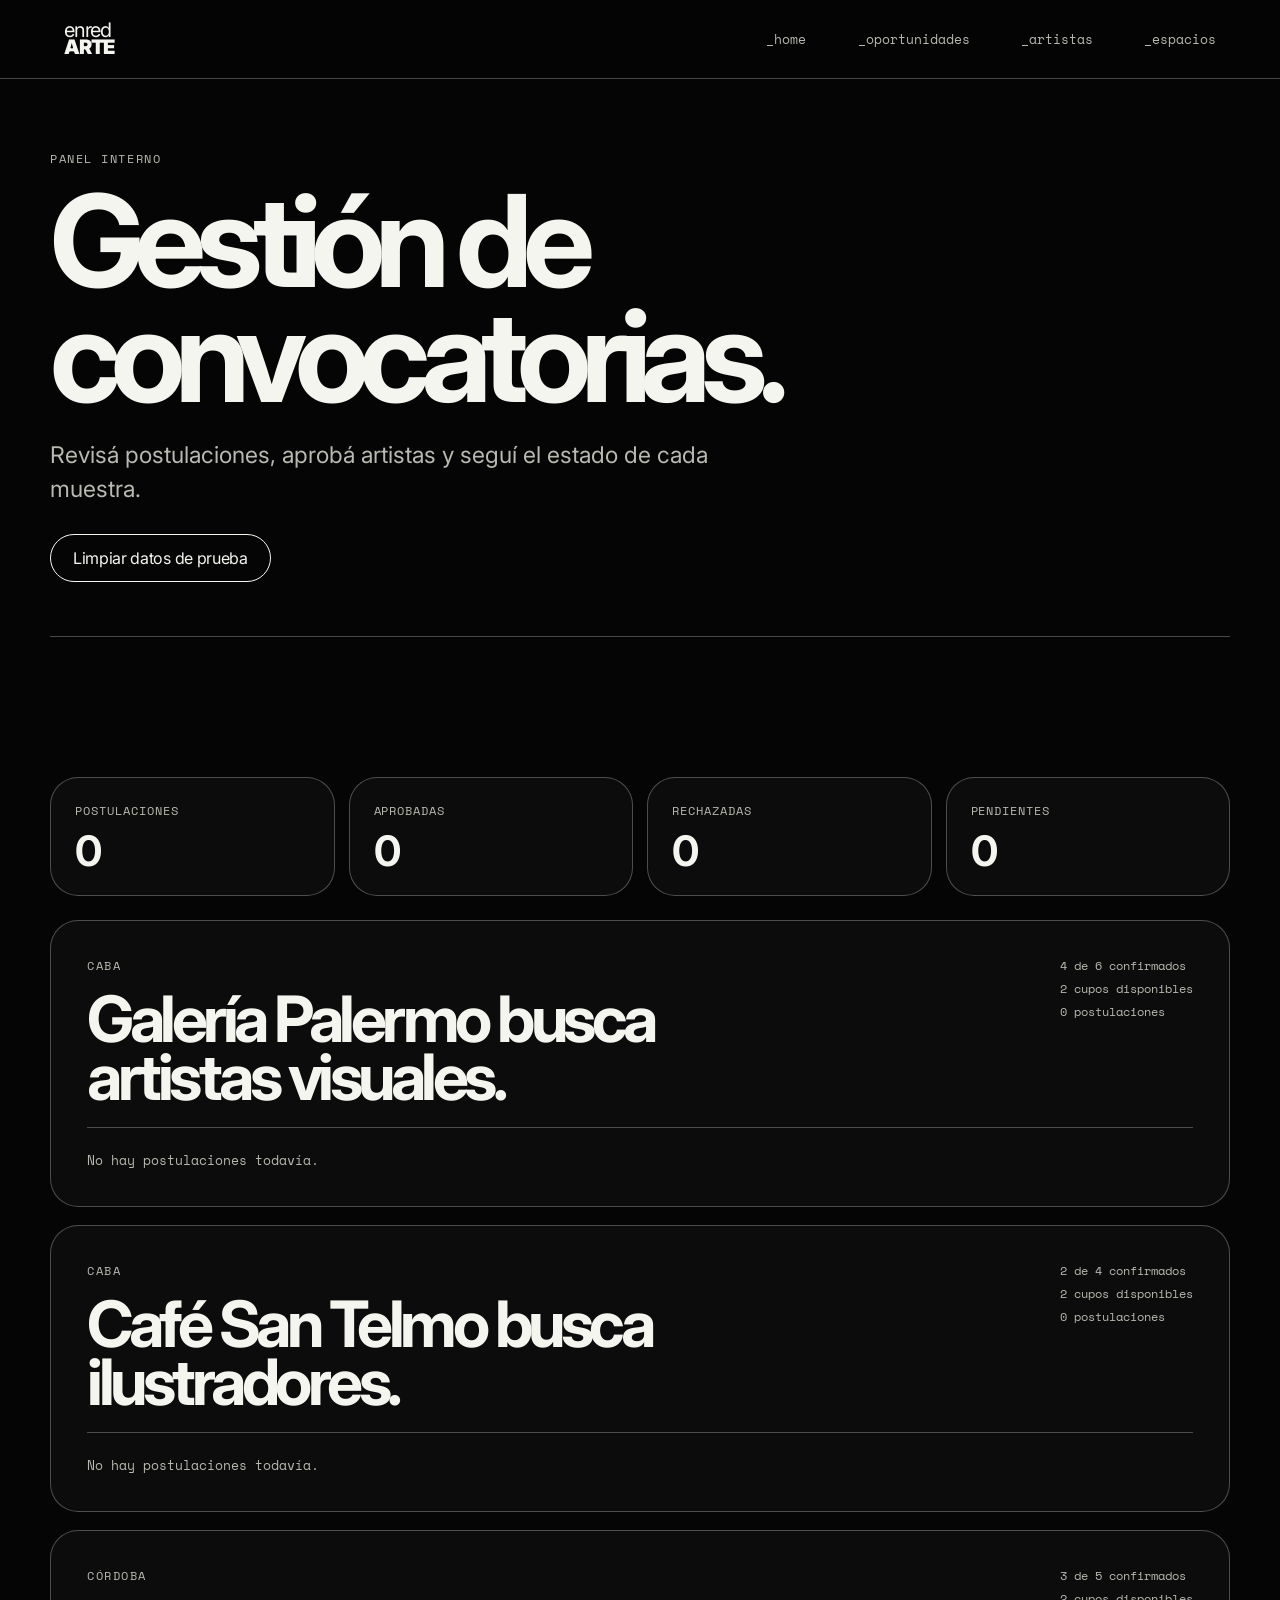
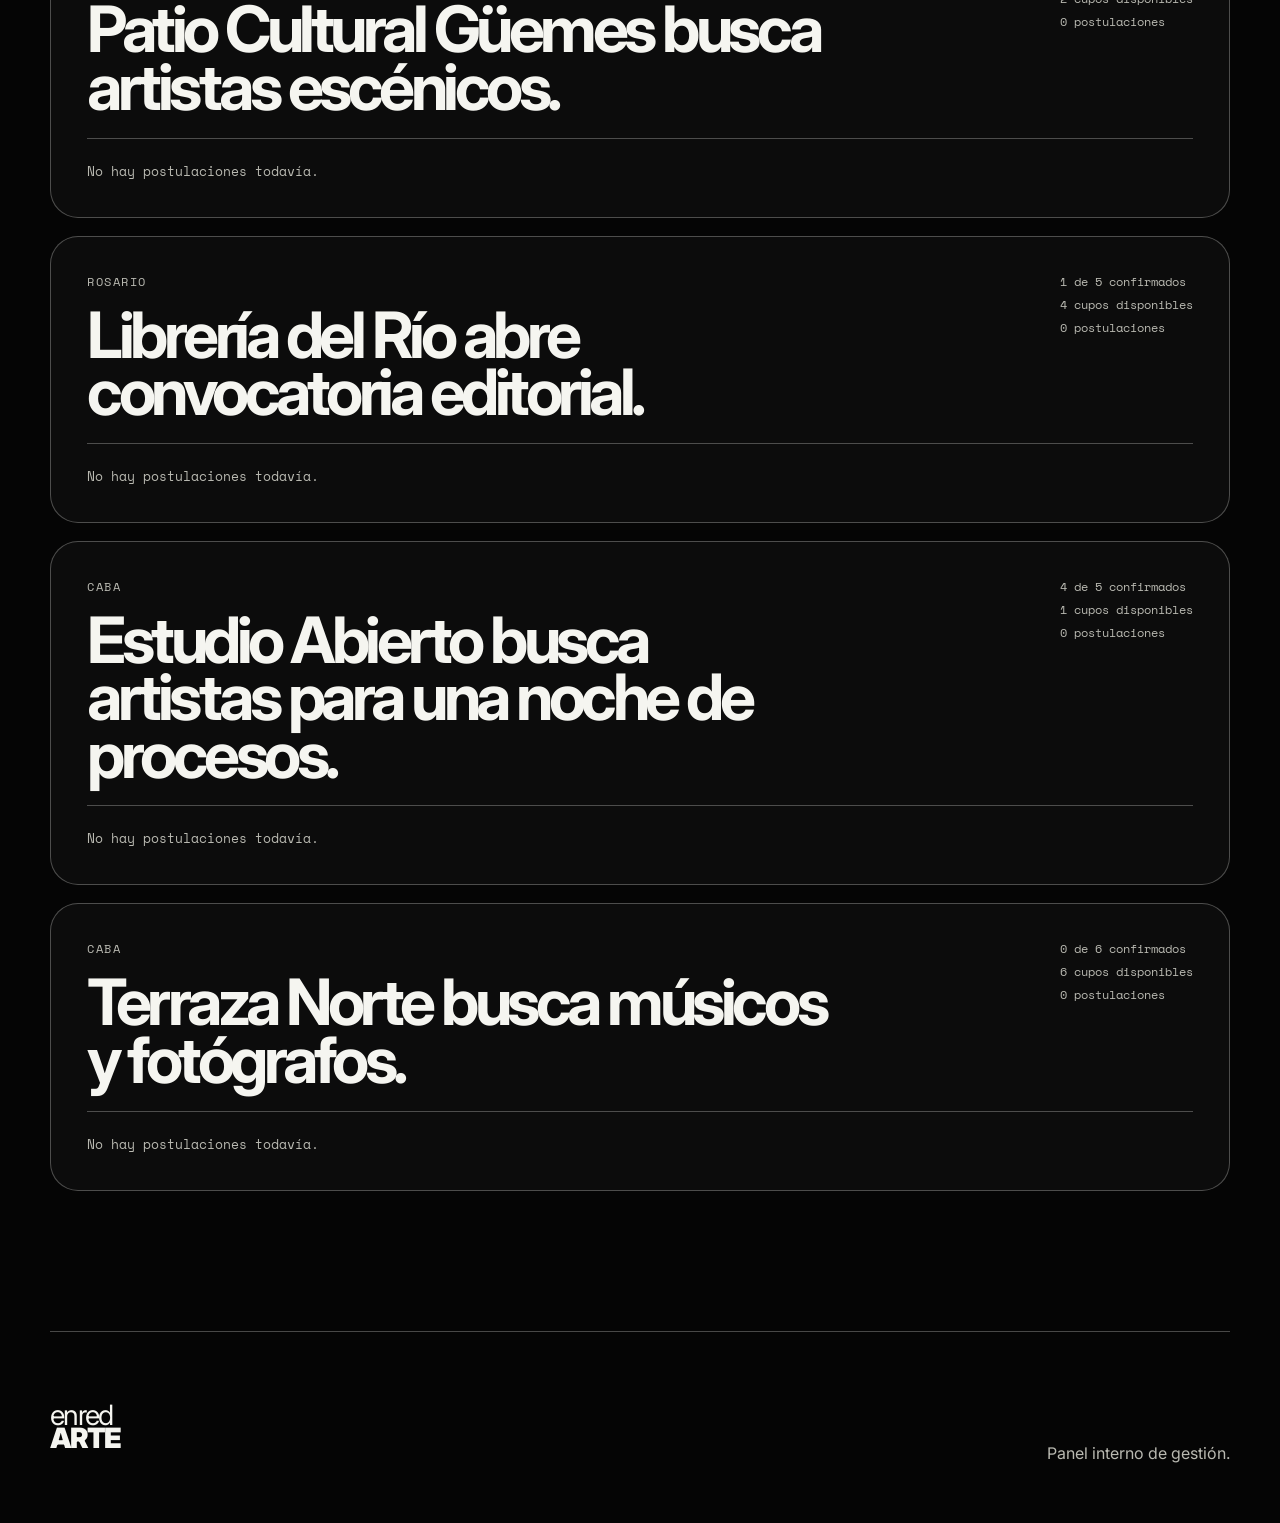
==== admin.html @ b8651ac6 "prototipo final" ====
<!doctype html>
<html lang="es">

<head>
    <meta charset="UTF-8" />
    <meta name="viewport" content="width=device-width, initial-scale=1.0" />
    <title>Panel admin | enredARTE</title>

    <meta name="description"
        content="Panel interno de enredARTE para revisar postulaciones, aprobar artistas y gestionar convocatorias." />

    <link rel="preconnect" href="https://fonts.googleapis.com" />
    <link rel="preconnect" href="https://fonts.gstatic.com" crossorigin />

    <link
        href="https://fonts.googleapis.com/css2?family=Inter:wght@300;400;600;800;900&family=Space+Mono:wght@400;700&display=swap"
        rel="stylesheet" />

    <link rel="stylesheet" href="styles.css" />
</head>

<body data-page="admin">
    <header class="site-header detail-header" data-header>
        <a class="brand" href="index.html" aria-label="Volver al inicio">
            <span>enred</span><strong>ARTE</strong>
        </a>

        <nav class="main-nav" aria-label="Navegación principal">
            <a href="index.html">_home</a>
            <a href="index.html#oportunidades">_oportunidades</a>
            <a href="index.html#artistas-destacados">_artistas</a>
            <a href="index.html#espacios-abiertos">_espacios</a>
        </nav>

        <button class="menu-button" type="button" aria-expanded="false" data-menu-button>
            menú
        </button>
    </header>

    <main>
        <section class="admin-hero" aria-labelledby="admin-title">
            <p class="section-label">panel interno</p>

            <h1 id="admin-title">Gestión de convocatorias.</h1>

            <p>
                Revisá postulaciones, aprobá artistas y seguí el estado de cada muestra.
            </p>

            <button class="button button-secondary admin-reset-button" type="button" data-reset-demo>
                Limpiar datos de prueba
            </button>
        </section>

        <section class="section admin-section">
            <div class="admin-summary" data-admin-summary></div>

            <div class="admin-list" data-admin-list></div>
        </section>
    </main>

    <footer class="site-footer">
        <p><span>enred</span><strong>ARTE</strong></p>
        <p>Panel interno de gestión.</p>
    </footer>

    <script src="app.js"></script>
</body>

</html>
---- styles.css ----
:root {
  --bg: #050505;
  --fg: #f5f5f0;
  --muted: #b9b9b1;
  --line: rgba(245, 245, 240, 0.28);
  --panel: #0c0c0c;
  --panel-strong: #111;
  --accent: #ffffff;
  --radius: 28px;
  --mono: "Space Mono", monospace;
  --sans: "Inter", system-ui, -apple-system, BlinkMacSystemFont, "Segoe UI", sans-serif;
}

* {
  box-sizing: border-box;
}

html {
  scroll-behavior: smooth;
}

body {
  margin: 0;
  background: var(--bg);
  color: var(--fg);
  font-family: var(--sans);
}

a {
  color: inherit;
  text-decoration: none;
}

button,
select {
  font: inherit;
}

.site-header {
  position: fixed;
  inset: 0 0 auto 0;
  z-index: 10;
  display: flex;
  align-items: center;
  justify-content: space-between;
  padding: 22px clamp(20px, 5vw, 76px);
  background: linear-gradient(to bottom, rgba(0, 0, 0, 0.86), rgba(0, 0, 0, 0));
  transition: background 0.25s ease, border-color 0.25s ease;
}

.site-header.is-scrolled {
  background: rgba(5, 5, 5, 0.9);
  border-bottom: 1px solid var(--line);
  backdrop-filter: blur(16px);
}

.brand {
  display: grid;
  line-height: 0.86;
  font-size: 20px;
  letter-spacing: -0.06em;
}

.brand strong,
.site-footer strong {
  font-weight: 900;
}

.main-nav {
  display: flex;
  gap: clamp(18px, 4vw, 54px);
  font-family: var(--mono);
  font-size: 13px;
  color: var(--muted);
}

.main-nav a:hover {
  color: var(--fg);
}

.menu-button {
  display: none;
  color: var(--fg);
  background: none;
  border: 1px solid var(--line);
  border-radius: 999px;
  padding: 9px 14px;
}

.hero {
  position: relative;
  min-height: 100svh;
  display: grid;
  place-items: center;
  overflow: hidden;
  padding: 120px 22px 80px;
}

.hero::after {
  content: "";
  position: absolute;
  inset: 0;
  background:
    linear-gradient(to bottom, rgba(5, 5, 5, 0.78) 0%, rgba(5, 5, 5, 0.24) 40%, #050505 94%),
    radial-gradient(circle at center, rgba(255,255,255,0.06), rgba(0,0,0,0) 38%);
  pointer-events: none;
}

.hero-kicker {
  position: absolute;
  top: 84px;
  left: clamp(20px, 5vw, 76px);
  right: clamp(20px, 5vw, 76px);
  z-index: 2;
  display: flex;
  justify-content: space-between;
  font-family: var(--mono);
  font-size: 12px;
  color: var(--muted);
  letter-spacing: 0.08em;
}

.hero-image {
  position: absolute;
  inset: 32% 0 auto;
  min-height: 37vh;
  background-image: url("assets/hero-eyes.png");
  background-size: cover;
  background-position: center;
  opacity: 0.86;
  filter: saturate(0.84) contrast(1.08);
}

.hero-content {
  position: relative;
  z-index: 2;
  width: min(960px, 100%);
  text-align: center;
  transform: translateY(4vh);
}

.eyebrow,
.section-label {
  margin: 0 0 16px;
  font-family: var(--mono);
  font-size: 12px;
  color: var(--muted);
  text-transform: uppercase;
  letter-spacing: 0.13em;
}

.hero h1 {
  display: grid;
  margin: 0;
  line-height: 0.78;
  font-size: clamp(82px, 18vw, 222px);
  letter-spacing: -0.08em;
}

.hero h1 span {
  font-weight: 300;
}

.hero h1 strong {
  font-weight: 900;
}

.hero-copy {
  max-width: 580px;
  margin: 36px auto 0;
  color: var(--fg);
  font-family: var(--mono);
  font-size: clamp(14px, 1.8vw, 18px);
}

.hero-actions {
  display: flex;
  justify-content: center;
  gap: 14px;
  margin-top: 36px;
  flex-wrap: wrap;
}

.button {
  display: inline-flex;
  align-items: center;
  justify-content: center;
  min-height: 48px;
  padding: 0 22px;
  border-radius: 999px;
  border: 1px solid var(--fg);
  font-weight: 800;
  letter-spacing: -0.02em;
  cursor: pointer;
  text-decoration: none;
}

.button-primary {
  background: var(--fg);
  color: var(--bg);
}

.button-secondary {
  background: transparent;
  color: var(--fg);
}

.button:hover {
  transform: translateY(-1px);
}

.search-panel,
.section,
.site-footer {
  width: min(1180px, calc(100% - 40px));
  margin-inline: auto;
}

.search-panel {
  display: grid;
  grid-template-columns: 1fr 1.35fr;
  gap: 28px;
  align-items: end;
  padding: 30px;
  margin-top: -36px;
  position: relative;
  z-index: 3;
  background: var(--panel-strong);
  border: 1px solid var(--line);
  border-radius: var(--radius);
}

.search-panel h2,
.section h2 {
  margin: 0;
  font-size: clamp(34px, 5vw, 74px);
  line-height: 0.95;
  letter-spacing: -0.07em;
}

.filters {
  display: grid;
  grid-template-columns: 1fr 1fr auto;
  gap: 14px;
  align-items: end;
}

.filters label {
  display: grid;
  gap: 10px;
  color: var(--muted);
  font-family: var(--mono);
  font-size: 12px;
  text-transform: uppercase;
  letter-spacing: 0.08em;
}

.filters select {
  width: 100%;
  appearance: none;
  color: var(--fg);
  background: var(--bg);
  border: 1px solid var(--line);
  border-radius: 999px;
  min-height: 48px;
  padding: 0 18px;
}

.section {
  padding-block: clamp(74px, 11vw, 140px);
}

.section-heading {
  display: grid;
  gap: 16px;
  max-width: 760px;
  margin-bottom: 40px;
}

.section-heading p:last-child {
  max-width: 620px;
  color: var(--muted);
  font-size: 18px;
  line-height: 1.55;
}

.cards-grid {
  display: grid;
  grid-template-columns: repeat(3, 1fr);
  gap: 18px;
}

.opportunity-card {
  position: relative;
  display: grid;
  gap: 22px;
  min-height: 360px;
  padding: 24px;
  background: var(--panel);
  border: 1px solid var(--line);
  border-radius: var(--radius);
}

.opportunity-card:hover {
  border-color: rgba(245, 245, 240, 0.74);
}

.card-top {
  display: flex;
  justify-content: space-between;
  gap: 16px;
  color: var(--muted);
  font-family: var(--mono);
  font-size: 12px;
  text-transform: uppercase;
}

.opportunity-card h3 {
  margin: 0;
  font-size: clamp(28px, 3vw, 42px);
  line-height: 0.98;
  letter-spacing: -0.06em;
}

.opportunity-card p {
  margin: 0;
  color: var(--muted);
  line-height: 1.45;
}

.card-meta {
  display: grid;
  gap: 10px;
  margin-top: auto;
  padding-top: 18px;
  border-top: 1px solid var(--line);
  color: var(--fg);
}

.meta-row {
  display: flex;
  justify-content: space-between;
  gap: 18px;
  font-family: var(--mono);
  font-size: 13px;
}

.meta-row span:first-child {
  color: var(--muted);
}

.split {
  display: grid;
  grid-template-columns: 0.9fr 1.4fr;
  gap: clamp(30px, 8vw, 90px);
  align-items: start;
}

.steps {
  display: grid;
  gap: 16px;
}

.steps article {
  display: grid;
  grid-template-columns: 74px 1fr;
  gap: 22px;
  padding: 24px 0;
  border-top: 1px solid var(--line);
}

.steps span {
  font-family: var(--mono);
  color: var(--muted);
}

.steps h3 {
  margin: 0 0 8px;
  font-size: 28px;
  letter-spacing: -0.05em;
}

.steps p {
  margin: 0;
  color: var(--muted);
  line-height: 1.55;
}

.audiences {
  display: grid;
  grid-template-columns: 1fr 1fr;
  gap: 18px;
}

.audience-card {
  min-height: 470px;
  display: flex;
  flex-direction: column;
  align-items: flex-start;
  justify-content: space-between;
  padding: clamp(28px, 5vw, 52px);
  background: var(--panel);
  border: 1px solid var(--line);
  border-radius: var(--radius);
}

.audience-card p:not(.section-label) {
  color: var(--muted);
  font-size: 18px;
  line-height: 1.55;
}

.disciplines {
  display: grid;
  grid-template-columns: 0.9fr 1fr;
  gap: 60px;
  border-top: 1px solid var(--line);
}

.disciplines ul {
  margin: 0;
  padding: 0;
  list-style: none;
}

.disciplines li {
  display: flex;
  justify-content: flex-end;
  padding: 13px 0;
  border-bottom: 1px solid var(--line);
  font-size: clamp(24px, 3.2vw, 42px);
  line-height: 1;
  letter-spacing: -0.05em;
}

.site-footer {
  display: flex;
  align-items: end;
  justify-content: space-between;
  gap: 20px;
  padding: 44px 0;
  border-top: 1px solid var(--line);
  color: var(--muted);
}

.site-footer p:first-child {
  display: grid;
  color: var(--fg);
  line-height: 0.85;
  font-size: 28px;
  letter-spacing: -0.06em;
}

@media (max-width: 900px) {
  .main-nav {
    position: fixed;
    inset: 73px 20px auto;
    display: none;
    flex-direction: column;
    padding: 20px;
    border: 1px solid var(--line);
    border-radius: 20px;
    background: rgba(5, 5, 5, 0.96);
  }

  .main-nav.is-open {
    display: flex;
  }

  .menu-button {
    display: inline-flex;
  }

  .hero-kicker span:nth-child(2),
  .hero-kicker span:nth-child(4) {
    display: none;
  }

  .search-panel,
  .split,
  .audiences,
  .disciplines {
    grid-template-columns: 1fr;
  }

  .filters,
  .cards-grid {
    grid-template-columns: 1fr;
  }

  .audience-card {
    min-height: 360px;
  }

  .site-footer {
    align-items: flex-start;
    flex-direction: column;
  }
}

@media (max-width: 560px) {
  .hero {
    min-height: 92svh;
  }

  .hero-image {
    inset: 34% -35% auto;
  }

  .steps article {
    grid-template-columns: 1fr;
    gap: 10px;
  }
}


/* Página detalle de oportunidad */

.detail-header {
  background: rgba(5, 5, 5, 0.92);
  border-bottom: 1px solid var(--line);
  backdrop-filter: blur(16px);
}

.opportunity-hero,
.detail-layout {
  width: min(1180px, calc(100% - 40px));
  margin-inline: auto;
}

.opportunity-hero {
  padding: 150px 0 54px;
}

.back-link {
  display: inline-flex;
  margin-bottom: 42px;
  color: var(--muted);
  font-family: var(--mono);
  font-size: 13px;
}

.back-link:hover {
  color: var(--fg);
}

.opportunity-hero-grid {
  display: grid;
  grid-template-columns: 1fr 360px;
  gap: clamp(28px, 7vw, 82px);
  align-items: end;
}

.opportunity-hero h1 {
  max-width: 850px;
  margin: 0;
  font-size: clamp(56px, 9vw, 118px);
  line-height: 0.92;
  letter-spacing: -0.08em;
}

.opportunity-lead {
  max-width: 720px;
  margin: 28px 0 0;
  color: var(--muted);
  font-size: clamp(18px, 2vw, 23px);
  line-height: 1.45;
}

.status-card,
.info-card,
.detail-block {
  border: 1px solid var(--line);
  border-radius: var(--radius);
  background: var(--panel);
}

.status-card {
  display: grid;
  gap: 18px;
  padding: 26px;
}

.status-card strong {
  font-size: 36px;
  line-height: 0.95;
  letter-spacing: -0.06em;
}

.status-card span,
.info-card p,
.detail-block p,
.included-list,
.artist-list span {
  color: var(--muted);
  line-height: 1.55;
}

.detail-image {
  width: min(1180px, calc(100% - 40px));
  min-height: clamp(260px, 42vw, 520px);
  margin-inline: auto;
  border: 1px solid var(--line);
  border-radius: var(--radius);
  background-image:
    linear-gradient(to bottom, rgba(5, 5, 5, 0.08), rgba(5, 5, 5, 0.58)),
    url("assets/hero-eyes.png");
  background-size: cover;
  background-position: center;
}

.detail-layout {
  display: grid;
  grid-template-columns: 1fr 360px;
  gap: 18px;
  align-items: start;
}

.detail-main {
  display: grid;
  gap: 18px;
}

.detail-block {
  padding: clamp(26px, 4vw, 44px);
}

.detail-block h2 {
  max-width: 760px;
  margin: 0 0 22px;
  font-size: clamp(38px, 5.8vw, 78px);
}

.detail-block p {
  max-width: 760px;
  margin: 0 0 16px;
  font-size: 18px;
}

.included-list {
  display: grid;
  gap: 14px;
  margin: 0;
  padding-left: 20px;
  font-size: 18px;
}

.artist-list {
  display: grid;
  grid-template-columns: repeat(2, 1fr);
  gap: 12px;
}

.artist-list div {
  display: grid;
  gap: 6px;
  min-height: 110px;
  padding: 18px;
  border: 1px solid var(--line);
  border-radius: 20px;
}

.artist-list strong {
  font-size: 24px;
  letter-spacing: -0.04em;
}

.detail-sidebar {
  position: sticky;
  top: 96px;
  display: grid;
  gap: 18px;
}

.info-card {
  padding: 24px;
}

.info-row {
  display: grid;
  gap: 8px;
  padding: 15px 0;
  border-bottom: 1px solid var(--line);
}

.info-row:last-child {
  border-bottom: 0;
}

.info-row span {
  color: var(--muted);
  font-family: var(--mono);
  font-size: 12px;
  text-transform: uppercase;
  letter-spacing: 0.08em;
}

.info-row strong {
  font-size: 18px;
  line-height: 1.25;
}

.callout-card {
  display: grid;
  gap: 18px;
}

.callout-card h3 {
  margin: 0;
  font-size: 34px;
  line-height: 0.95;
  letter-spacing: -0.06em;
}

.callout-card p {
  margin: 0;
}

@media (max-width: 900px) {
  .opportunity-hero-grid,
  .detail-layout {
    grid-template-columns: 1fr;
  }

  .detail-sidebar {
    position: static;
  }

  .artist-list {
    grid-template-columns: 1fr;
  }
}

/* Modal de postulación */

.modal {
  position: fixed;
  inset: 0;
  z-index: 200;
  display: none;
  align-items: center;
  justify-content: center;
  padding: 20px;
}

.modal.is-open {
  display: flex;
}

.modal-backdrop {
  position: absolute;
  inset: 0;
  background: rgba(0, 0, 0, 0.78);
  backdrop-filter: blur(10px);
}

.modal-panel {
  position: relative;
  z-index: 1;
  width: min(620px, 100%);
  max-height: calc(100vh - 40px);
  overflow: auto;
  padding: clamp(28px, 5vw, 48px);
  border: 1px solid var(--line);
  border-radius: var(--radius);
  background: #050505;
}

.modal-close {
  position: absolute;
  top: 18px;
  right: 18px;
  border: 0;
  background: transparent;
  color: var(--muted);
  font-family: var(--mono);
  cursor: pointer;
}

.modal-close:hover {
  color: var(--fg);
}

.modal-panel h2 {
  margin: 0 0 28px;
  font-size: clamp(42px, 7vw, 76px);
  line-height: 0.92;
  letter-spacing: -0.07em;
}

.apply-form {
  display: grid;
  gap: 18px;
}

.apply-form label {
  display: grid;
  gap: 8px;
  color: var(--muted);
  font-family: var(--mono);
  font-size: 13px;
}

.apply-form input,
.apply-form select,
.apply-form textarea {
  width: 100%;
  border: 1px solid var(--line);
  border-radius: 16px;
  background: #0b0b0b;
  color: var(--fg);
  padding: 15px 16px;
  font: inherit;
  font-family: var(--sans);
}

.apply-form textarea {
  resize: vertical;
}

.apply-form input:focus,
.apply-form select:focus,
.apply-form textarea:focus {
  outline: 1px solid var(--fg);
  border-color: var(--fg);
}

.form-success {
  display: none;
  margin: 0;
  color: var(--fg);
  font-family: var(--mono);
  font-size: 13px;
  line-height: 1.5;
}

.form-success.is-visible {
  display: block;
}

/* Formulario espacios */

.form-fieldset {
  border: 1px solid var(--line);
  border-radius: 16px;
  padding: 16px;
}

.form-fieldset legend {
  padding: 0 8px;
  color: var(--muted);
  font-family: var(--mono);
  font-size: 13px;
}

.checkbox-grid {
  display: grid;
  grid-template-columns: repeat(2, 1fr);
  gap: 12px;
  margin-top: 8px;
}

.checkbox-grid label {
  display: flex;
  align-items: center;
  gap: 9px;
  color: var(--fg);
  font-family: var(--sans);
  font-size: 14px;
}

.checkbox-grid input {
  width: auto;
}

@media (max-width: 560px) {
  .checkbox-grid {
    grid-template-columns: 1fr;
  }
}

button.button {
  appearance: none;
  -webkit-appearance: none;
  font: inherit;
  cursor: pointer;
}



/* Artistas destacados */

.featured-artists {
  border-top: 1px solid var(--line);
}

.artist-grid {
  display: grid;
  grid-template-columns: repeat(4, 1fr);
  gap: 14px;
}

.artist-card {
  display: grid;
  min-height: 420px;
  border: 1px solid var(--line);
  border-radius: var(--radius);
  overflow: hidden;
  background: var(--panel);
}

.artist-avatar {
  display: grid;
  place-items: center;
  min-height: 180px;
  border-bottom: 1px solid var(--line);
  background:
    radial-gradient(circle at 30% 30%, rgba(255, 255, 255, 0.16), transparent 32%),
    linear-gradient(135deg, #111, #050505);
  color: var(--fg);
  font-size: clamp(48px, 6vw, 74px);
  font-weight: 300;
  letter-spacing: -0.08em;
}

.artist-card-content {
  display: grid;
  gap: 14px;
  padding: 22px;
}

.artist-card h3 {
  margin: 0;
  font-size: 30px;
  line-height: 0.95;
  letter-spacing: -0.06em;
}

.artist-card p {
  margin: 0;
  color: var(--muted);
  line-height: 1.45;
}

.artist-meta {
  display: grid;
  gap: 6px;
  margin-top: auto;
  color: var(--muted);
  font-family: var(--mono);
  font-size: 12px;
}

@media (max-width: 980px) {
  .artist-grid {
    grid-template-columns: repeat(2, 1fr);
  }
}

@media (max-width: 620px) {
  .artist-grid {
    grid-template-columns: 1fr;
  }

  .artist-card {
    min-height: auto;
  }
}

/* Espacios destacados */

.featured-spaces {
  border-top: 1px solid var(--line);
}

.space-grid {
  display: grid;
  grid-template-columns: repeat(3, 1fr);
  gap: 14px;
}

.space-card {
  display: grid;
  align-content: space-between;
  min-height: 520px;
  border: 1px solid var(--line);
  border-radius: var(--radius);
  overflow: hidden;
  background: var(--panel);
}

.space-card-top {
  display: grid;
  gap: 18px;
  padding: 28px;
  min-height: 260px;
  border-bottom: 1px solid var(--line);
}

.space-card h3 {
  margin: 0;
  font-size: clamp(38px, 5vw, 62px);
  line-height: 0.9;
  letter-spacing: -0.08em;
}

.space-card p {
  margin: 0;
  color: var(--muted);
  line-height: 1.45;
}

.space-card-info {
  display: grid;
  padding: 8px 28px 28px;
}

.space-card-info div {
  display: grid;
  gap: 6px;
  padding: 14px 0;
  border-bottom: 1px solid var(--line);
}

.space-card-info div:last-child {
  border-bottom: 0;
}

.space-card-info span {
  color: var(--muted);
  font-family: var(--mono);
  font-size: 12px;
  text-transform: uppercase;
  letter-spacing: 0.08em;
}

.space-card-info strong {
  font-size: 16px;
  line-height: 1.3;
}

@media (max-width: 980px) {
  .space-grid {
    grid-template-columns: 1fr;
  }

  .space-card {
    min-height: auto;
  }
}

/* Acciones de espacios */

.space-card-actions {
  padding: 0 28px 28px;
}

.space-card-actions .button {
  width: 100%;
}


/* Postulaciones */

.applications-block h2 {
  margin-bottom: 0;
}

.applications-header {
  display: grid;
  gap: 14px;
  margin-bottom: 28px;
}

.applications-header span {
  color: var(--muted);
  font-family: var(--mono);
  font-size: 13px;
}

.applications-list {
  display: grid;
  gap: 12px;
}

.application-card {
  display: grid;
  gap: 12px;
  padding: 20px;
  border: 1px solid var(--line);
  border-radius: 20px;
  background: #080808;
}

.application-card h3 {
  margin: 0;
  font-size: 28px;
  line-height: 0.95;
  letter-spacing: -0.05em;
}

.application-card p {
  margin: 0;
  color: var(--muted);
  font-size: 16px;
}

.application-meta {
  display: flex;
  flex-wrap: wrap;
  gap: 8px;
}

.application-meta span {
  display: inline-flex;
  padding: 7px 10px;
  border: 1px solid var(--line);
  border-radius: 999px;
  color: var(--muted);
  font-family: var(--mono);
  font-size: 12px;
}

.empty-state {
  margin: 0;
  color: var(--muted);
  font-family: var(--mono);
  font-size: 13px;
}

/* Artistas aprobados */

.approved-artists-list {
  display: grid;
  gap: 12px;
  margin-top: 14px;
}

.approved-artist-card {
  display: grid;
  gap: 8px;
  padding: 18px;
  border: 1px solid var(--line);
  border-radius: 20px;
  background: #080808;
}

.approved-artist-card strong {
  font-size: 24px;
  letter-spacing: -0.04em;
}

.approved-artist-card span {
  color: var(--muted);
  font-family: var(--mono);
  font-size: 12px;
}

.application-actions {
  display: flex;
  align-items: center;
  justify-content: space-between;
  gap: 14px;
  margin-top: 4px;
}

.application-status {
  color: var(--muted);
  font-family: var(--mono);
  font-size: 12px;
}

.application-card.is-approved {
  border-color: rgba(255, 255, 255, 0.36);
}

/* Admin */

.admin-hero {
  width: min(1180px, calc(100% - 40px));
  margin-inline: auto;
  padding: 150px 0 54px;
}

.admin-hero h1 {
  max-width: 900px;
  margin: 0;
  font-size: clamp(58px, 10vw, 132px);
  line-height: 0.9;
  letter-spacing: -0.08em;
}

.admin-hero p:not(.section-label) {
  max-width: 680px;
  margin: 26px 0 0;
  color: var(--muted);
  font-size: clamp(18px, 2vw, 23px);
  line-height: 1.45;
}

.admin-section {
  border-top: 1px solid var(--line);
}

.admin-summary {
  display: grid;
  grid-template-columns: repeat(4, 1fr);
  gap: 14px;
  margin-bottom: 24px;
}

.admin-stat {
  padding: 24px;
  border: 1px solid var(--line);
  border-radius: var(--radius);
  background: var(--panel);
}

.admin-stat span {
  display: block;
  margin-bottom: 12px;
  color: var(--muted);
  font-family: var(--mono);
  font-size: 12px;
  text-transform: uppercase;
  letter-spacing: 0.08em;
}

.admin-stat strong {
  font-size: 42px;
  line-height: 0.95;
  letter-spacing: -0.06em;
}

.admin-list {
  display: grid;
  gap: 18px;
}

.admin-opportunity {
  display: grid;
  gap: 22px;
  padding: clamp(24px, 4vw, 36px);
  border: 1px solid var(--line);
  border-radius: var(--radius);
  background: var(--panel);
}

.admin-opportunity-header {
  display: flex;
  justify-content: space-between;
  gap: 24px;
  align-items: flex-start;
  border-bottom: 1px solid var(--line);
  padding-bottom: 22px;
}

.admin-opportunity h2 {
  margin: 0;
  max-width: 760px;
  font-size: clamp(34px, 5vw, 68px);
  line-height: 0.9;
  letter-spacing: -0.07em;
}

.admin-opportunity-meta {
  display: grid;
  gap: 6px;
  color: var(--muted);
  font-family: var(--mono);
  font-size: 12px;
}

.admin-applications {
  display: grid;
  gap: 12px;
}

.admin-application {
  display: grid;
  gap: 14px;
  padding: 18px;
  border: 1px solid var(--line);
  border-radius: 20px;
  background: #080808;
}

.admin-application-top {
  display: flex;
  justify-content: space-between;
  gap: 18px;
  align-items: flex-start;
}

.admin-application h3 {
  margin: 0;
  font-size: 28px;
  line-height: 0.95;
  letter-spacing: -0.05em;
}

.admin-application p {
  margin: 0;
  color: var(--muted);
}

@media (max-width: 800px) {
  .admin-summary {
    grid-template-columns: 1fr;
  }

  .admin-opportunity-header,
  .admin-application-top {
    display: grid;
  }
}

.button.is-disabled,
.button:disabled {
  opacity: 0.42;
  cursor: not-allowed;
  pointer-events: none;
}

/* Estado de convocatoria completa en Home */
.opportunity-card.is-full {
  opacity: 0.68;
}

.opportunity-card.is-full .button {
  opacity: 0.78;
}

.opportunity-card.is-full::after {
  content: "completa";
  position: absolute;
  top: 18px;
  right: 18px;
  padding: 7px 10px;
  border: 1px solid var(--line);
  border-radius: 999px;
  background: #050505;
  color: var(--muted);
  font-family: var(--mono);
  font-size: 11px;
  text-transform: uppercase;
  letter-spacing: 0.08em;
}

.admin-actions {
  display: flex;
  gap: 10px;
  flex-wrap: wrap;
}

.admin-actions .button {
  min-height: 42px;
  padding-inline: 16px;
}

.admin-reset-button {
  margin-top: 28px;
}
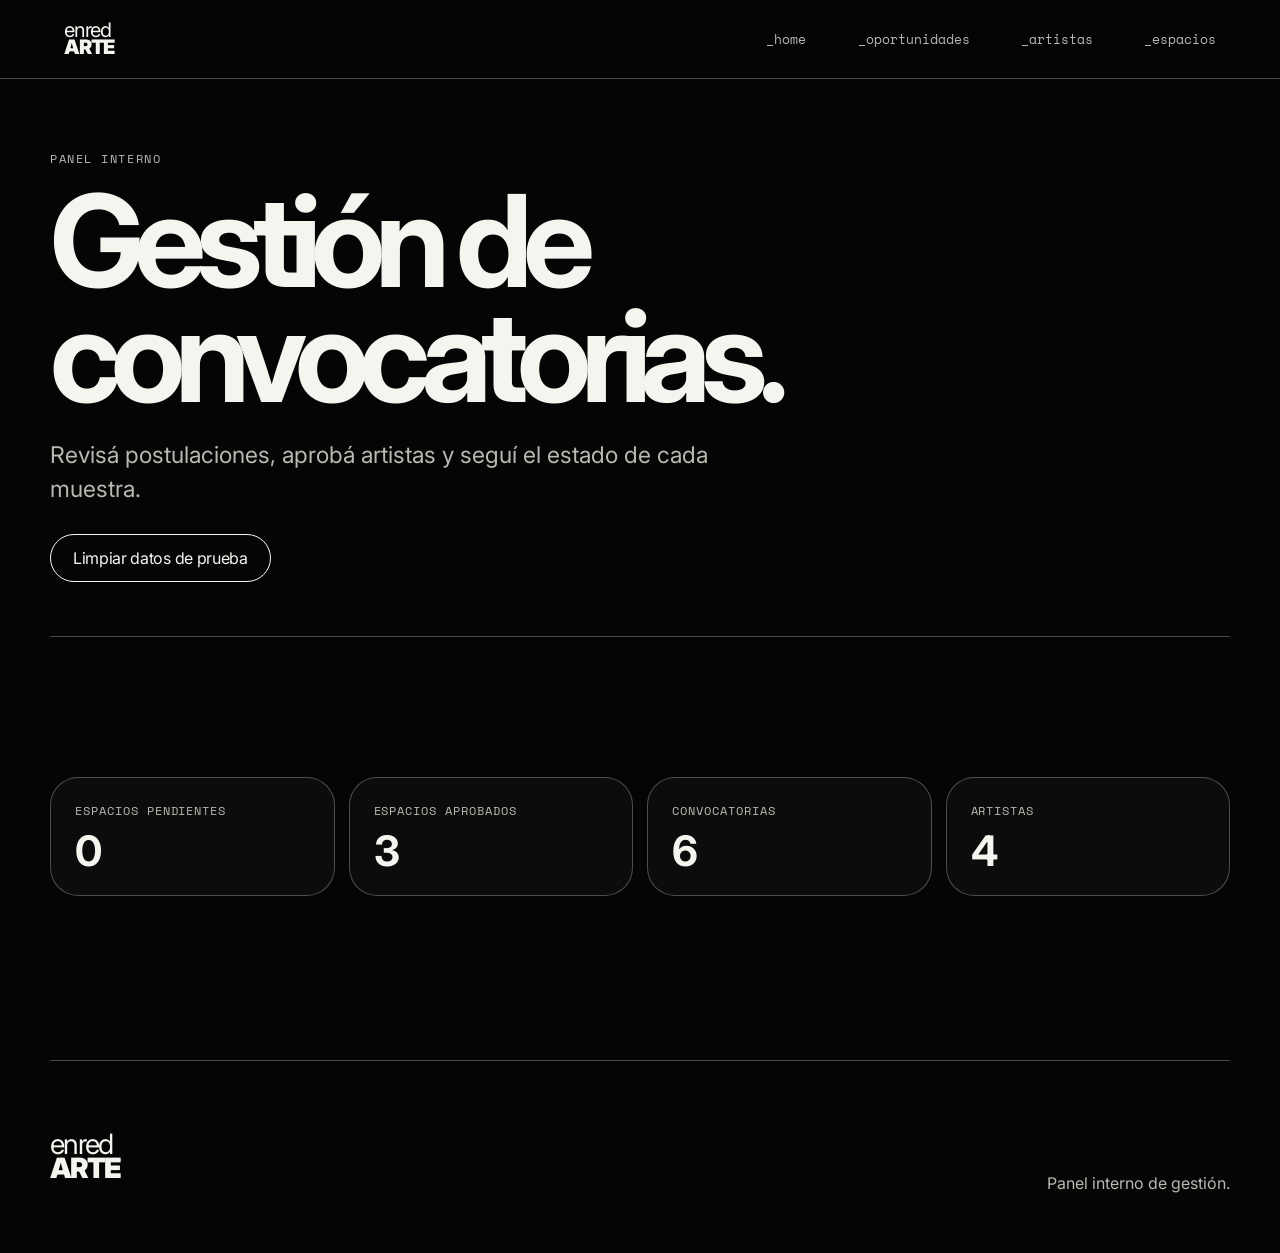
==== commit 26f9f721: "retoque de usuario y espacio" ====
--- a/admin.html
+++ b/admin.html
@@ -55,7 +55,8 @@
         <section class="section admin-section">
             <div class="admin-summary" data-admin-summary></div>
 
-            <div class="admin-list" data-admin-list></div>
+            <div class="admin-pending-spaces" data-admin-pending-spaces></div>
+
         </section>
     </main>
 
--- a/styles.css
+++ b/styles.css
@@ -1360,4 +1360,190 @@
 
 .admin-reset-button {
   margin-top: 28px;
+}
+
+/* Panel del espacio */
+
+.space-panel-controls {
+  width: min(460px, 100%);
+  margin-top: 32px;
+}
+
+.space-panel-controls label {
+  display: grid;
+  gap: 10px;
+  color: var(--muted);
+  font-family: var(--mono);
+  font-size: 12px;
+  text-transform: uppercase;
+  letter-spacing: 0.08em;
+}
+
+.space-panel-controls select {
+  width: 100%;
+  appearance: none;
+  color: var(--fg);
+  background: var(--bg);
+  border: 1px solid var(--line);
+  border-radius: 999px;
+  min-height: 48px;
+  padding: 0 18px;
+}
+
+/* Modal propuesta de muestra */
+
+.proposal-panel {
+  max-width: 760px;
+}
+
+.proposal-panel h2 {
+  max-width: 620px;
+}
+
+.proposal-panel > p {
+  max-width: 620px;
+}
+
+.proposal-space-card {
+  display: grid;
+  gap: 6px;
+  margin: 24px 0;
+  padding: 18px;
+  border: 1px solid var(--line);
+  border-radius: 22px;
+  background: var(--panel);
+}
+
+.proposal-space-card span {
+  color: var(--muted);
+  font-family: var(--mono);
+  font-size: 11px;
+  text-transform: uppercase;
+  letter-spacing: 0.08em;
+}
+
+.proposal-space-card strong {
+  color: var(--fg);
+  font-size: clamp(22px, 3vw, 34px);
+  letter-spacing: -0.05em;
+}
+
+.proposal-panel .modal-form {
+  margin-top: 22px;
+  padding-top: 22px;
+  border-top: 1px solid var(--line);
+}
+
+.proposal-panel textarea {
+  resize: vertical;
+  min-height: 130px;
+}
+
+.proposal-panel input,
+.proposal-panel select,
+.proposal-panel textarea {
+  background: var(--bg);
+}
+
+.proposal-panel .button {
+  margin-top: 8px;
+}
+
+/* Corrección formulario propuesta */
+
+.proposal-panel .modal-form {
+  display: grid;
+  grid-template-columns: repeat(2, minmax(0, 1fr));
+  gap: 18px;
+  margin-top: 22px;
+  padding-top: 22px;
+  border-top: 1px solid var(--line);
+}
+
+.proposal-panel .modal-form label {
+  display: grid;
+  gap: 8px;
+  color: var(--fg);
+  font-weight: 700;
+}
+
+.proposal-panel .modal-form label:nth-of-type(1),
+.proposal-panel .modal-form label:nth-of-type(3),
+.proposal-panel .modal-form label:nth-of-type(6) {
+  grid-column: 1 / -1;
+}
+
+.proposal-panel .modal-form input,
+.proposal-panel .modal-form select,
+.proposal-panel .modal-form textarea {
+  width: 100%;
+  min-height: 48px;
+  padding: 0 16px;
+  color: var(--fg);
+  background: var(--bg);
+  border: 1px solid var(--line);
+  border-radius: 16px;
+  font: inherit;
+}
+
+.proposal-panel .modal-form textarea {
+  min-height: 140px;
+  padding-block: 14px;
+  resize: vertical;
+}
+
+.proposal-panel .modal-form input::placeholder,
+.proposal-panel .modal-form textarea::placeholder {
+  color: var(--muted);
+}
+
+.proposal-panel .modal-form button,
+.proposal-panel .modal-form .form-success {
+  grid-column: 1 / -1;
+  justify-self: start;
+}
+
+@media (max-width: 720px) {
+  .proposal-panel .modal-form {
+    grid-template-columns: 1fr;
+  }
+
+  .proposal-panel .modal-form label {
+    grid-column: 1 / -1;
+  }
+}
+
+/* Propuestas recibidas */
+
+.space-panel-proposals {
+  display: grid;
+  gap: 22px;
+  margin-bottom: 28px;
+}
+
+.proposal-status {
+  display: inline-flex;
+  width: fit-content;
+  padding: 7px 10px;
+  border: 1px solid var(--line);
+  border-radius: 999px;
+  color: var(--muted);
+  font-family: var(--mono);
+  font-size: 11px;
+  text-transform: uppercase;
+  letter-spacing: 0.08em;
+}
+
+.proposal-status.is-converted {
+  color: var(--fg);
+  background: var(--panel);
+}
+
+.convert-proposal-note {
+  color: var(--muted);
+}
+
+.proposal-status.is-accepted {
+  color: var(--fg);
+  background: var(--panel);
 }
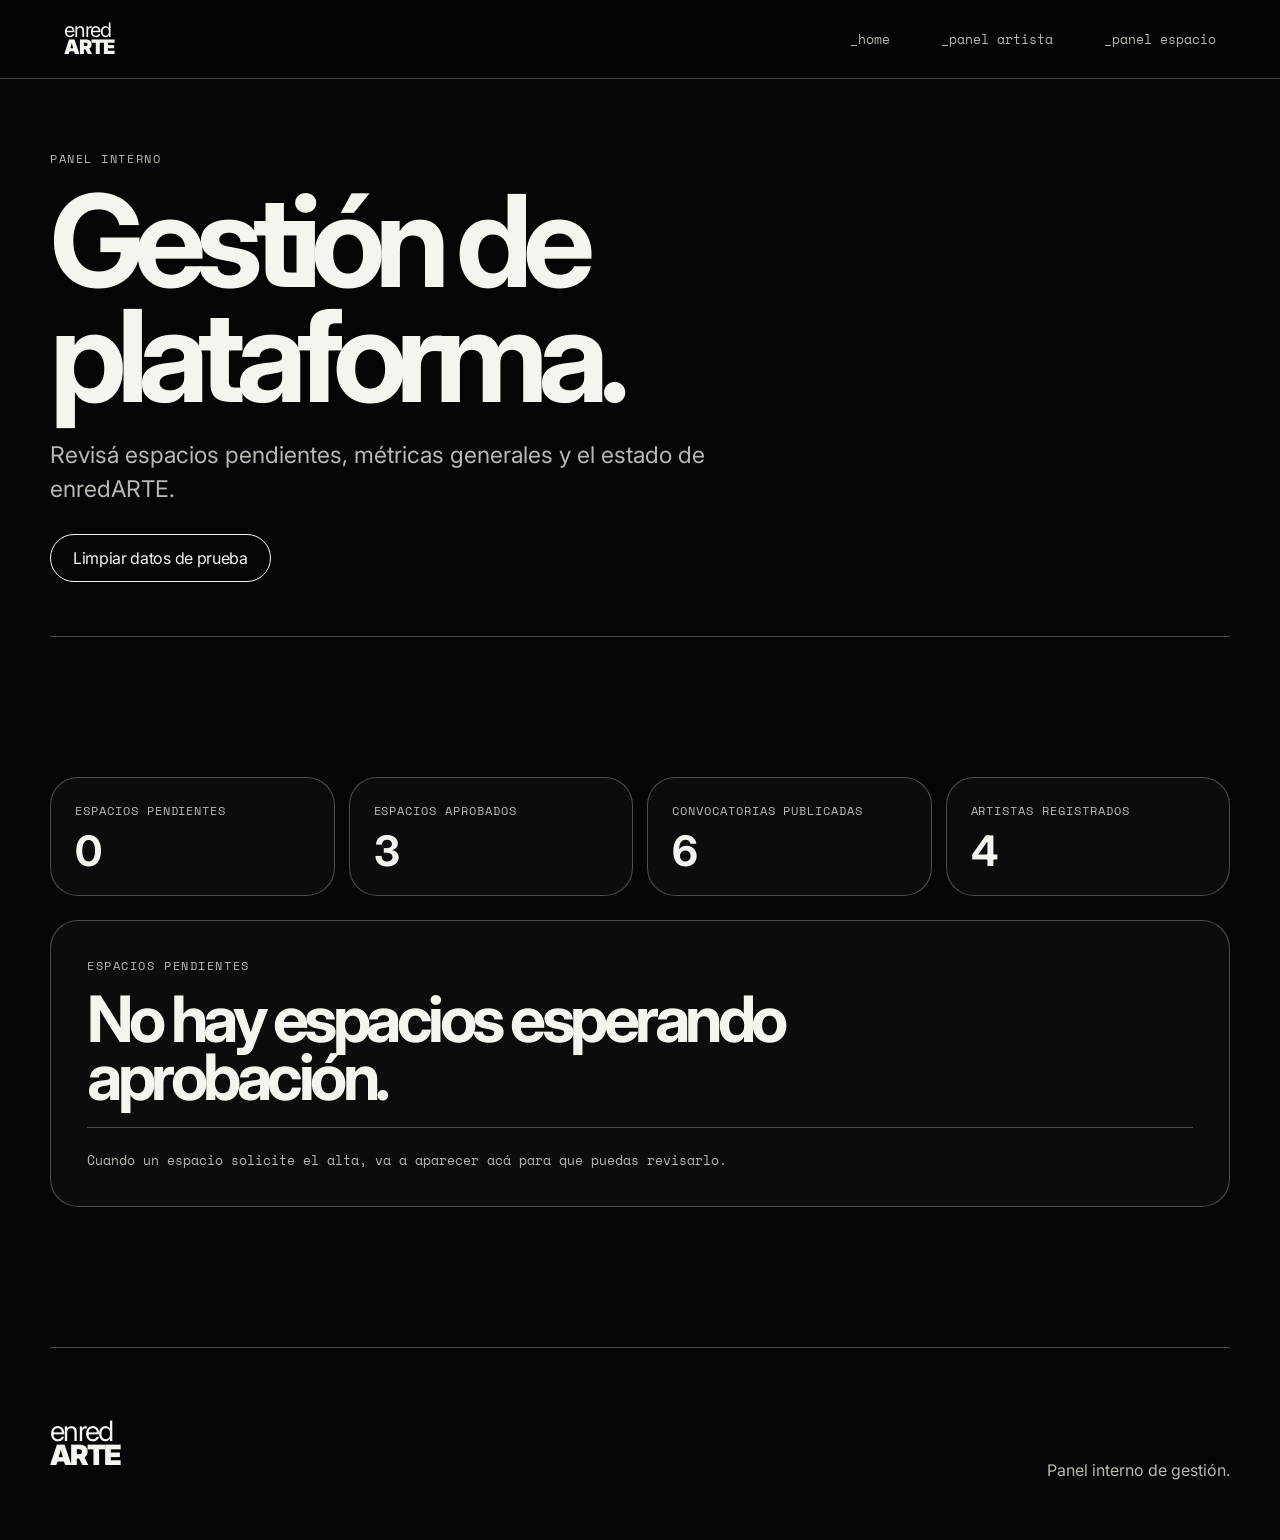
==== commit 7836c2e7: "Refine admin dashboard copy" ====
--- a/admin.html
+++ b/admin.html
@@ -27,9 +27,8 @@
 
         <nav class="main-nav" aria-label="Navegación principal">
             <a href="index.html">_home</a>
-            <a href="index.html#oportunidades">_oportunidades</a>
-            <a href="index.html#artistas-destacados">_artistas</a>
-            <a href="index.html#espacios-abiertos">_espacios</a>
+            <a href="panel-artista.html">_panel artista</a>
+            <a href="panel-espacio.html">_panel espacio</a>
         </nav>
 
         <button class="menu-button" type="button" aria-expanded="false" data-menu-button>
@@ -41,10 +40,10 @@
         <section class="admin-hero" aria-labelledby="admin-title">
             <p class="section-label">panel interno</p>
 
-            <h1 id="admin-title">Gestión de convocatorias.</h1>
+            <h1 id="admin-title">Gestión de plataforma.</h1>
 
             <p>
-                Revisá postulaciones, aprobá artistas y seguí el estado de cada muestra.
+                Revisá espacios pendientes, métricas generales y el estado de enredARTE.
             </p>
 
             <button class="button button-secondary admin-reset-button" type="button" data-reset-demo>
--- a/styles.css
+++ b/styles.css
@@ -102,7 +102,7 @@
   inset: 0;
   background:
     linear-gradient(to bottom, rgba(5, 5, 5, 0.78) 0%, rgba(5, 5, 5, 0.24) 40%, #050505 94%),
-    radial-gradient(circle at center, rgba(255,255,255,0.06), rgba(0,0,0,0) 38%);
+    radial-gradient(circle at center, rgba(255, 255, 255, 0.06), rgba(0, 0, 0, 0) 38%);
   pointer-events: none;
 }
 
@@ -363,24 +363,29 @@
 
 .steps article {
   display: grid;
-  grid-template-columns: 74px 1fr;
-  gap: 22px;
+  grid-template-columns: 74px minmax(0, 1fr);
+  gap: 8px 22px;
   padding: 24px 0;
   border-top: 1px solid var(--line);
 }
 
 .steps span {
+  grid-column: 1;
+  grid-row: 1 / span 2;
   font-family: var(--mono);
   color: var(--muted);
 }
 
 .steps h3 {
-  margin: 0 0 8px;
+  grid-column: 2;
+  margin: 0;
   font-size: 28px;
   letter-spacing: -0.05em;
 }
 
 .steps p {
+  grid-column: 2;
+  max-width: 440px;
   margin: 0;
   color: var(--muted);
   line-height: 1.55;
@@ -483,8 +488,7 @@
     grid-template-columns: 1fr;
   }
 
-  .filters,
-  .cards-grid {
+  .filters{
     grid-template-columns: 1fr;
   }
 
@@ -510,6 +514,17 @@
   .steps article {
     grid-template-columns: 1fr;
     gap: 10px;
+  }
+
+  .steps span,
+  .steps h3,
+  .steps p {
+    grid-column: auto;
+    grid-row: auto;
+  }
+
+  .steps p {
+    max-width: 100%;
   }
 }
 
@@ -717,6 +732,7 @@
 }
 
 @media (max-width: 900px) {
+
   .opportunity-hero-grid,
   .detail-layout {
     grid-template-columns: 1fr;
@@ -958,10 +974,6 @@
 }
 
 @media (max-width: 620px) {
-  .artist-grid {
-    grid-template-columns: 1fr;
-  }
-
   .artist-card {
     min-height: auto;
   }
@@ -1041,7 +1053,7 @@
 
 @media (max-width: 980px) {
   .space-grid {
-    grid-template-columns: 1fr;
+    grid-template-columns: repeat(2, minmax(0, 1fr));
   }
 
   .space-card {
@@ -1052,6 +1064,8 @@
 /* Acciones de espacios */
 
 .space-card-actions {
+  display: grid;
+  gap: 10px;
   padding: 0 28px 28px;
 }
 
@@ -1306,7 +1320,7 @@
 
 @media (max-width: 800px) {
   .admin-summary {
-    grid-template-columns: 1fr;
+    grid-template-columns: repeat(2, minmax(0, 1fr));
   }
 
   .admin-opportunity-header,
@@ -1400,7 +1414,7 @@
   max-width: 620px;
 }
 
-.proposal-panel > p {
+.proposal-panel>p {
   max-width: 620px;
 }
 
@@ -1546,4 +1560,811 @@
 .proposal-status.is-accepted {
   color: var(--fg);
   background: var(--panel);
+}
+
+
+/* Panel del artista */
+
+.artist-panel-profile,
+.artist-panel-block {
+  display: grid;
+  gap: 22px;
+  margin-bottom: 28px;
+}
+
+.artist-profile-card {
+  display: grid;
+  gap: 18px;
+  padding: 24px;
+  border: 1px solid var(--line);
+  border-radius: var(--radius);
+  background: var(--panel);
+}
+
+.artist-profile-card h2 {
+  margin: 0;
+  font-size: clamp(32px, 5vw, 56px);
+  letter-spacing: -0.06em;
+}
+
+.artist-profile-meta {
+  display: flex;
+  gap: 10px;
+  flex-wrap: wrap;
+}
+
+.artist-profile-meta span {
+  display: inline-flex;
+  padding: 7px 10px;
+  border: 1px solid var(--line);
+  border-radius: 999px;
+  color: var(--muted);
+  font-family: var(--mono);
+  font-size: 11px;
+  text-transform: uppercase;
+  letter-spacing: 0.08em;
+}
+
+.artist-panel-status {
+  display: inline-flex;
+  width: fit-content;
+  padding: 7px 10px;
+  border: 1px solid var(--line);
+  border-radius: 999px;
+  color: var(--muted);
+  font-family: var(--mono);
+  font-size: 11px;
+  text-transform: uppercase;
+  letter-spacing: 0.08em;
+}
+
+.artist-panel-status.is-approved,
+.artist-panel-status.is-accepted,
+.artist-panel-status.is-converted {
+  color: var(--fg);
+  background: var(--panel);
+}
+
+.artist-panel-status.is-rejected {
+  opacity: 0.7;
+}
+
+.demo-links {
+  display: flex;
+  align-items: center;
+  gap: 14px;
+  flex-wrap: wrap;
+}
+
+.demo-links span {
+  color: var(--muted);
+  font-family: var(--mono);
+  font-size: 11px;
+  text-transform: uppercase;
+  letter-spacing: 0.08em;
+}
+
+.demo-links a {
+  color: var(--fg);
+  text-decoration: none;
+  font-family: var(--mono);
+  font-size: 12px;
+}
+
+.demo-links a:hover {
+  text-decoration: underline;
+}
+
+@media (max-width: 720px) {
+  .demo-links {
+    align-items: flex-start;
+    flex-direction: column;
+  }
+}
+
+
+/* ============================= */
+/* MOBILE FINAL ENREDARTE */
+/* ============================= */
+
+@media (max-width: 760px) {
+  :root {
+    --radius: 18px;
+  }
+
+  .site-header {
+    padding: 12px 14px;
+  }
+
+  .brand {
+    font-size: 17px;
+  }
+
+  .menu-button {
+    min-height: 36px;
+    padding: 7px 12px;
+    font-size: 12px;
+  }
+
+  .main-nav {
+    inset: 58px 12px auto;
+    gap: 12px;
+    padding: 16px;
+  }
+
+  .search-panel,
+  .section,
+  .site-footer,
+  .opportunity-hero,
+  .detail-layout,
+  .detail-image,
+  .admin-hero {
+    width: min(1180px, calc(100% - 22px));
+  }
+
+  /* Hero */
+
+  .hero {
+    min-height: 58svh;
+    padding: 76px 14px 30px;
+  }
+
+  .hero-kicker {
+    display: none;
+  }
+
+  .hero-image {
+    inset: 34% -40% auto;
+    min-height: 22vh;
+    opacity: 0.7;
+  }
+
+  .hero-content {
+    transform: none;
+  }
+
+  .hero h1 {
+    font-size: clamp(52px, 20vw, 78px);
+  }
+
+  .hero-copy {
+    max-width: 270px;
+    margin-top: 14px;
+    font-size: 12px;
+    line-height: 1.35;
+  }
+
+  .hero-actions {
+    gap: 8px;
+    margin-top: 16px;
+  }
+
+  .button,
+  .hero-actions .button {
+    min-height: 36px;
+    padding-inline: 12px;
+    font-size: 12px;
+  }
+
+  /* Secciones */
+
+  .section {
+    padding-block: 32px;
+  }
+
+  .section-heading {
+    gap: 10px;
+    margin-bottom: 16px;
+  }
+
+  .section-heading p:last-child {
+    font-size: 13px;
+    line-height: 1.35;
+  }
+
+  .eyebrow,
+  .section-label {
+    margin-bottom: 8px;
+    font-size: 9px;
+    letter-spacing: 0.1em;
+  }
+
+  .search-panel h2,
+  .section h2 {
+    font-size: clamp(24px, 8.5vw, 34px);
+    line-height: 0.96;
+  }
+
+  /* Buscador */
+
+  .search-panel {
+    margin-top: -6px;
+    padding: 13px;
+    gap: 12px;
+  }
+
+  .filters {
+    grid-template-columns: 1fr 1fr;
+    gap: 8px;
+  }
+
+  .filters .button {
+    grid-column: 1 / -1;
+  }
+
+  .filters label {
+    gap: 6px;
+    font-size: 9px;
+  }
+
+  .filters select {
+    min-height: 36px;
+    padding-inline: 12px;
+    font-size: 12px;
+  }
+
+  /* Grillas mobile: se acomodan solas */
+
+  .cards-grid,
+  .artist-grid,
+  .space-grid {
+    grid-template-columns: repeat(auto-fit, minmax(150px, 1fr));
+    gap: 8px;
+  }
+
+  /* Convocatorias mini card */
+
+  .opportunity-card {
+    min-height: auto;
+    gap: 9px;
+    padding: 12px;
+    border-radius: var(--radius);
+  }
+
+  .card-top {
+    gap: 8px;
+    font-size: 8.5px;
+  }
+
+  .opportunity-card h3 {
+    font-size: 20px;
+    line-height: 0.95;
+  }
+
+  .opportunity-card p {
+    display: -webkit-box;
+    overflow: hidden;
+    margin: 0;
+    font-size: 12px;
+    line-height: 1.3;
+    -webkit-line-clamp: 2;
+    line-clamp: 2;
+    -webkit-box-orient: vertical;
+  }
+
+  .card-meta {
+    gap: 5px;
+    padding-top: 8px;
+  }
+
+  .meta-row {
+    display: grid;
+    gap: 3px;
+    font-size: 9px;
+  }
+
+  .opportunity-card .button {
+    width: 100%;
+    min-height: 32px;
+    padding-inline: 10px;
+    font-size: 10.5px;
+  }
+
+  .opportunity-card.is-full::after {
+    top: 10px;
+    right: 10px;
+    padding: 5px 7px;
+    font-size: 8px;
+  }
+
+  /* Cómo funciona */
+
+  .split {
+    gap: 16px;
+  }
+
+  .steps {
+    gap: 2px;
+  }
+
+  .steps article {
+    padding: 10px 0;
+  }
+
+  .steps span {
+    font-size: 10px;
+  }
+
+  .steps h3 {
+    font-size: 18px;
+  }
+
+  .steps p {
+    font-size: 12px;
+    line-height: 1.35;
+  }
+
+  /* Artistas */
+
+  .artist-card {
+    min-height: auto;
+    border-radius: var(--radius);
+  }
+
+  .artist-avatar {
+    min-height: 76px;
+    font-size: 32px;
+  }
+
+  .artist-card-content {
+    gap: 7px;
+    padding: 10px;
+  }
+
+  .artist-card h3 {
+    font-size: 17px;
+    line-height: 0.95;
+  }
+
+  .artist-card p {
+    display: -webkit-box;
+    overflow: hidden;
+    font-size: 12px;
+    line-height: 1.3;
+    -webkit-line-clamp: 2;
+    line-clamp: 2;
+    -webkit-box-orient: vertical;
+  }
+
+  .artist-meta {
+    gap: 3px;
+    font-size: 8.5px;
+  }
+
+  /* Espacios */
+
+  .space-card {
+    min-height: auto;
+    border-radius: var(--radius);
+  }
+
+  .space-card-top {
+    min-height: auto;
+    gap: 8px;
+    padding: 11px;
+  }
+
+  .space-card h3 {
+    font-size: 20px;
+    line-height: 0.94;
+  }
+
+  .space-card p {
+    display: -webkit-box;
+    overflow: hidden;
+    font-size: 12px;
+    line-height: 1.3;
+    -webkit-line-clamp: 2;
+    line-clamp: 2;
+    -webkit-box-orient: vertical;
+  }
+
+  .space-card-info {
+    padding: 3px 11px 11px;
+  }
+
+  .space-card-info div {
+    gap: 3px;
+    padding: 7px 0;
+  }
+
+  .space-card-info span {
+    font-size: 8.5px;
+  }
+
+  .space-card-info strong {
+    font-size: 11px;
+    line-height: 1.25;
+  }
+
+  .space-card-actions {
+    display: grid;
+    gap: 7px;
+    padding: 0 11px 11px;
+  }
+
+  .space-card-actions .button {
+    width: 100%;
+    min-height: 32px;
+    padding-inline: 9px;
+    font-size: 10px;
+  }
+
+  /* Para artistas / espacios */
+
+  .audiences {
+    grid-template-columns: repeat(2, minmax(0, 1fr));
+    gap: 8px;
+  }
+
+  .audience-card {
+    min-height: auto;
+    gap: 14px;
+    padding: 12px;
+    border-radius: var(--radius);
+  }
+
+  .audience-card p:not(.section-label) {
+    display: -webkit-box;
+    overflow: hidden;
+    font-size: 12px;
+    line-height: 1.3;
+    -webkit-line-clamp: 3;
+    line-clamp: 3;
+    -webkit-box-orient: vertical;
+  }
+
+  .audience-card .button {
+    width: 100%;
+    min-height: 32px;
+    padding-inline: 9px;
+    font-size: 10px;
+  }
+
+  /* Disciplinas como chips */
+
+  .disciplines {
+    gap: 14px;
+  }
+
+  .disciplines ul {
+    display: flex;
+    flex-wrap: wrap;
+    gap: 6px;
+  }
+
+  .disciplines li {
+    width: fit-content;
+    justify-content: flex-start;
+    padding: 7px 9px;
+    border: 1px solid var(--line);
+    border-radius: 999px;
+    font-family: var(--mono);
+    font-size: 10px;
+    letter-spacing: 0;
+  }
+
+  /* Footer */
+
+  .site-footer {
+    gap: 14px;
+    padding: 22px 0;
+  }
+
+  .site-footer p:first-child {
+    font-size: 20px;
+  }
+
+  .demo-links {
+    gap: 7px;
+  }
+
+  .demo-links a {
+    font-size: 10px;
+  }
+
+  /* Detalle convocatoria */
+
+  .opportunity-hero {
+    padding: 82px 0 24px;
+  }
+
+  .back-link {
+    margin-bottom: 16px;
+    font-size: 11px;
+  }
+
+  .opportunity-hero-grid {
+    gap: 12px;
+  }
+
+  .opportunity-hero h1 {
+    font-size: clamp(32px, 11vw, 44px);
+    line-height: 0.94;
+  }
+
+  .opportunity-lead {
+    margin-top: 14px;
+    font-size: 13px;
+    line-height: 1.35;
+  }
+
+  .status-card {
+    gap: 10px;
+    padding: 12px;
+    border-radius: var(--radius);
+  }
+
+  .status-card strong {
+    font-size: 22px;
+  }
+
+  .status-card span {
+    font-size: 12px;
+  }
+
+  .detail-image {
+    min-height: 150px;
+    border-radius: var(--radius);
+  }
+
+  .detail-layout {
+    gap: 10px;
+    padding-block: 24px;
+  }
+
+  .detail-main {
+    gap: 10px;
+  }
+
+  .detail-block {
+    padding: 13px;
+    border-radius: var(--radius);
+  }
+
+  .detail-block h2 {
+    margin-bottom: 12px;
+    font-size: 24px;
+  }
+
+  .detail-block p,
+  .included-list {
+    font-size: 13px;
+    line-height: 1.35;
+  }
+
+  .included-list {
+    gap: 8px;
+  }
+
+  .artist-list {
+    grid-template-columns: repeat(2, minmax(0, 1fr));
+    gap: 8px;
+  }
+
+  .artist-list div {
+    min-height: auto;
+    padding: 11px;
+    border-radius: var(--radius);
+  }
+
+  .artist-list strong {
+    font-size: 17px;
+  }
+
+  .detail-sidebar {
+    gap: 10px;
+  }
+
+  .detail-sidebar > .info-card:not(.callout-card) {
+    display: grid;
+    grid-template-columns: repeat(2, minmax(0, 1fr));
+    gap: 0 10px;
+    padding: 12px;
+    border-radius: var(--radius);
+  }
+
+  .info-row {
+    gap: 4px;
+    padding: 8px 0;
+  }
+
+  .info-row span {
+    font-size: 8.5px;
+  }
+
+  .info-row strong {
+    font-size: 12px;
+  }
+
+  .callout-card {
+    padding: 12px;
+    border-radius: var(--radius);
+  }
+
+  .callout-card h3 {
+    font-size: 22px;
+  }
+
+  .callout-card p {
+    font-size: 12px;
+  }
+
+  /* Paneles */
+
+  .admin-hero {
+    padding: 82px 0 24px;
+  }
+
+  .admin-hero h1 {
+    font-size: clamp(34px, 11vw, 46px);
+  }
+
+  .admin-hero p:not(.section-label) {
+    margin-top: 14px;
+    font-size: 13px;
+    line-height: 1.35;
+  }
+
+  .admin-summary {
+    grid-template-columns: repeat(2, minmax(0, 1fr));
+    gap: 8px;
+  }
+
+  .admin-stat {
+    padding: 12px;
+    border-radius: var(--radius);
+  }
+
+  .admin-stat span {
+    margin-bottom: 6px;
+    font-size: 8.5px;
+  }
+
+  .admin-stat strong {
+    font-size: 26px;
+  }
+
+  .space-panel-controls {
+    margin-top: 18px;
+  }
+
+  .artist-profile-card,
+  .application-card,
+  .approved-artist-card,
+  .admin-opportunity,
+  .admin-application {
+    gap: 10px;
+    padding: 12px;
+    border-radius: var(--radius);
+  }
+
+  .artist-profile-card h2,
+  .admin-opportunity h2 {
+    font-size: 24px;
+  }
+
+  .application-card h3,
+  .admin-application h3 {
+    font-size: 18px;
+  }
+
+  .application-card p,
+  .admin-application p {
+    font-size: 12px;
+    line-height: 1.35;
+  }
+
+  .application-meta span,
+  .artist-profile-meta span,
+  .artist-panel-status,
+  .proposal-status {
+    padding: 5px 7px;
+    font-size: 8.5px;
+  }
+
+  .application-actions {
+    align-items: stretch;
+    flex-direction: column;
+    gap: 8px;
+  }
+
+  .application-actions .button {
+    width: 100%;
+  }
+
+  /* Modales */
+
+  .modal {
+    align-items: flex-end;
+    padding: 10px;
+  }
+
+  .modal-panel {
+    width: 100%;
+    max-height: calc(100svh - 20px);
+    padding: 18px;
+    border-radius: var(--radius);
+  }
+
+  .modal-panel h2 {
+    max-width: 88%;
+    margin-bottom: 16px;
+    font-size: 30px;
+  }
+
+  .apply-form {
+    gap: 12px;
+  }
+
+  .apply-form label {
+    gap: 6px;
+    font-size: 11px;
+  }
+
+  .apply-form input,
+  .apply-form select,
+  .apply-form textarea,
+  .proposal-panel .modal-form input,
+  .proposal-panel .modal-form select,
+  .proposal-panel .modal-form textarea {
+    min-height: 38px;
+    padding: 10px 12px;
+    border-radius: 12px;
+    font-size: 13px;
+  }
+
+  .apply-form textarea,
+  .proposal-panel .modal-form textarea {
+    min-height: 92px;
+  }
+
+  .proposal-space-card {
+    margin: 12px 0;
+    padding: 12px;
+    border-radius: var(--radius);
+  }
+
+  .proposal-panel .modal-form {
+    gap: 12px;
+    margin-top: 12px;
+    padding-top: 12px;
+  }
+}
+
+@media (max-width: 340px) {
+  .cards-grid,
+  .artist-grid,
+  .space-grid,
+  .audiences,
+  .admin-summary,
+  .artist-list,
+  .filters,
+  .detail-sidebar > .info-card:not(.callout-card) {
+    grid-template-columns: 1fr;
+  }
+}
+
+.profile-inline-link {
+  display: inline-flex;
+  width: fit-content;
+  align-items: center;
+  gap: 6px;
+  color: var(--fg);
+  text-decoration: none;
+  border-bottom: 1px solid rgba(245, 245, 240, 0.45);
+}
+
+.profile-inline-link span {
+  font-size: 0.8em;
+  opacity: 0.65;
+  transform: translateY(-1px);
+}
+
+.profile-inline-link:hover {
+  border-bottom-color: var(--fg);
+}
+
+.profile-inline-link:hover span {
+  opacity: 1;
 }
